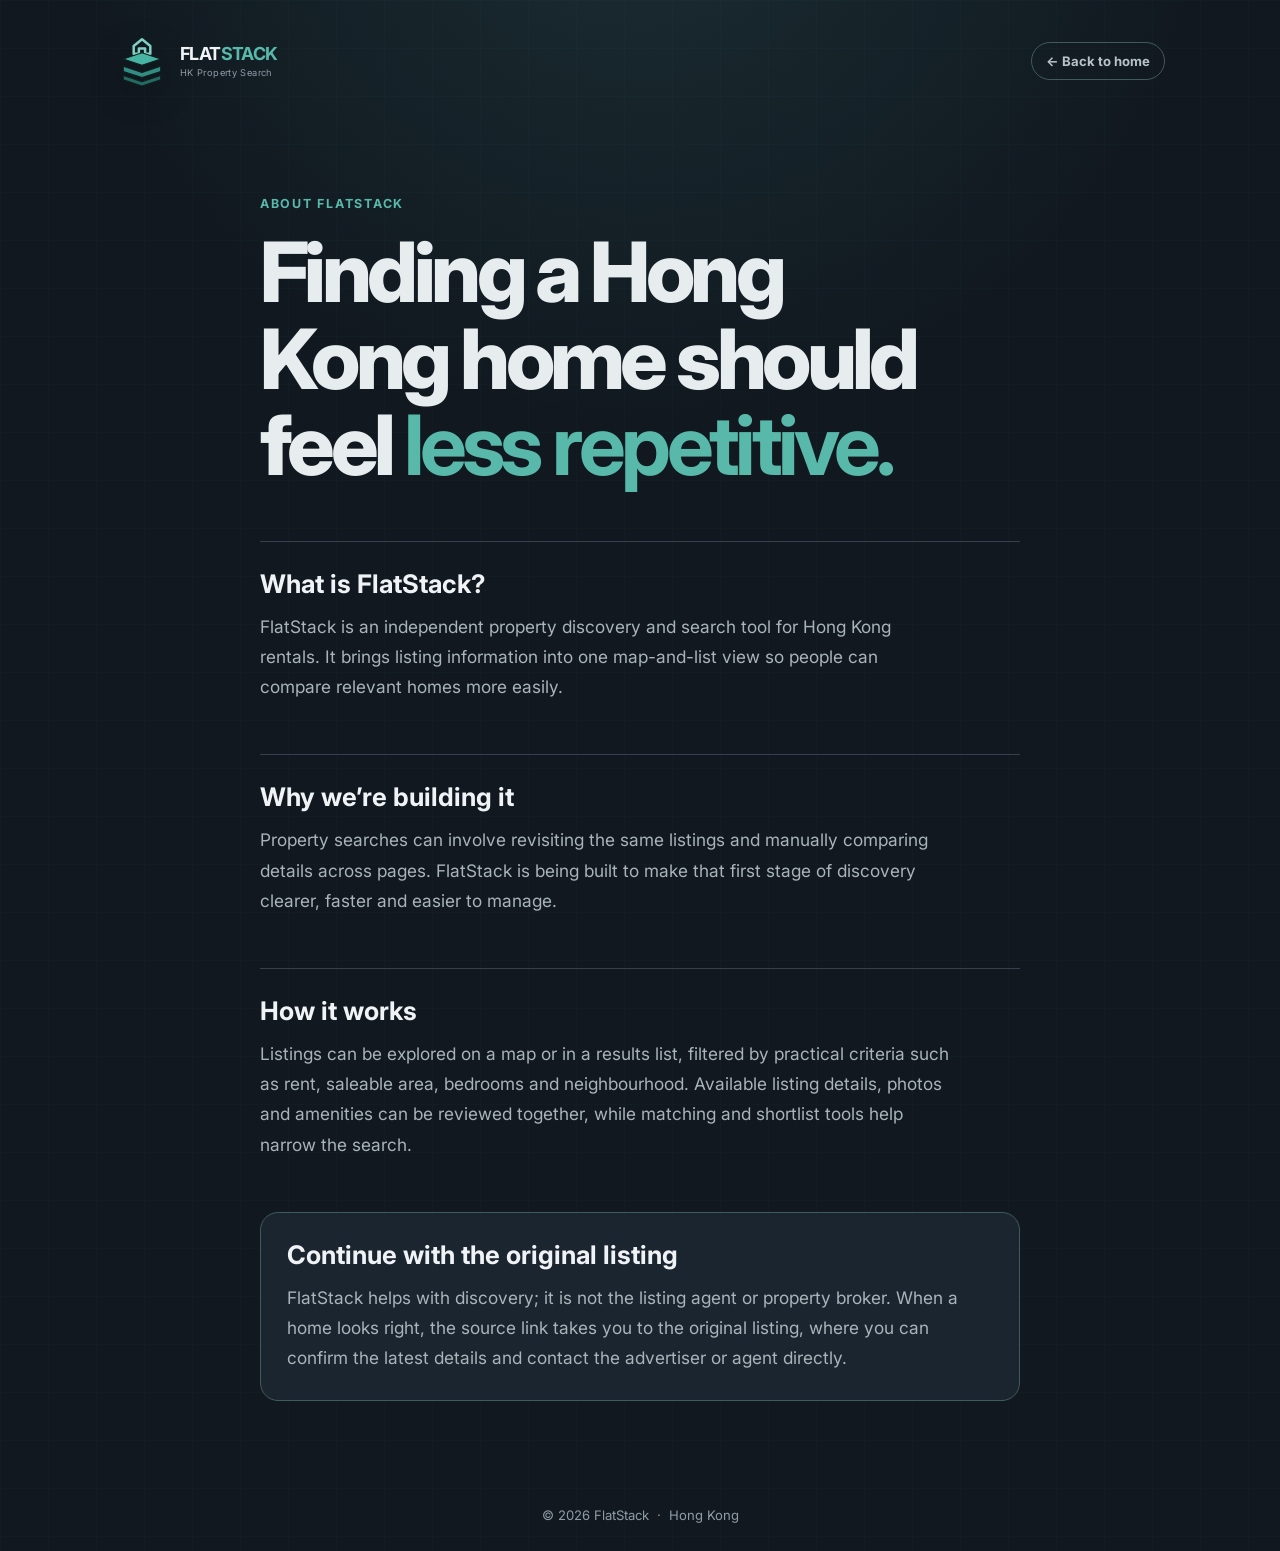
==== about/index.html @ d842ebe6 "Add FlatStack about page" ====
<!doctype html>
<html lang="en-HK">
<head>
  <meta charset="utf-8">
  <meta name="viewport" content="width=device-width, initial-scale=1">

  <title>About FlatStack | Hong Kong Property Search</title>
  <meta name="description" content="Learn how FlatStack helps people discover relevant Hong Kong rental listings and continue to the original listing or agent.">
  <meta name="robots" content="index,follow,max-image-preview:large">
  <meta name="theme-color" content="#111820">

  <link rel="canonical" href="https://flatstack.hk/about/">
  <link rel="icon" href="/assets/favicon.svg" type="image/svg+xml">
  <link rel="manifest" href="/site.webmanifest">

  <meta property="og:type" content="website">
  <meta property="og:site_name" content="FlatStack">
  <meta property="og:title" content="About FlatStack | Hong Kong Property Search">
  <meta property="og:description" content="An independent property discovery tool for finding relevant Hong Kong rental listings.">
  <meta property="og:url" content="https://flatstack.hk/about/">

  <meta name="twitter:card" content="summary">
  <meta name="twitter:title" content="About FlatStack | Hong Kong Property Search">
  <meta name="twitter:description" content="An independent property discovery tool for Hong Kong rental listings.">

  <link rel="preconnect" href="https://fonts.googleapis.com">
  <link rel="preconnect" href="https://fonts.gstatic.com" crossorigin>
  <link href="https://fonts.googleapis.com/css2?family=Inter:wght@400;500;600;700;800&amp;display=swap" rel="stylesheet">
  <link rel="stylesheet" href="/styles.css">
</head>
<body class="about-page">
  <main class="about-shell">
    <header class="about-header">
      <a class="mini-lockup" href="/" aria-label="FlatStack home">
        <svg class="brand-mark" viewBox="0 0 52 52" aria-hidden="true">
          <path class="logo-house" d="M18 19V11.5L26 5l8 6.5V19h-5v-5h-6v5z"></path>
          <path class="logo-layer logo-layer-top" d="M8 24l18-6 18 6-18 6z"></path>
          <path class="logo-layer logo-layer-middle" d="M8 31l18 6 18-6v5l-18 6-18-6z"></path>
          <path class="logo-layer logo-layer-bottom" d="M8 40l18 6 18-6v4l-18 6-18-6z"></path>
        </svg>
        <span><b>Flat</b><strong>Stack</strong><small>HK Property Search</small></span>
      </a>
      <a class="back-link" href="/">← Back to home</a>
    </header>

    <article class="about-content">
      <p class="eyebrow">About FlatStack</p>
      <h1>Finding a Hong Kong home should feel <b>less repetitive.</b></h1>

      <section>
        <h2>What is FlatStack?</h2>
        <p>FlatStack is an independent property discovery and search tool for Hong Kong rentals. It brings listing information into one map-and-list view so people can compare relevant homes more easily.</p>
      </section>

      <section>
        <h2>Why we’re building it</h2>
        <p>Property searches can involve revisiting the same listings and manually comparing details across pages. FlatStack is being built to make that first stage of discovery clearer, faster and easier to manage.</p>
      </section>

      <section>
        <h2>How it works</h2>
        <p>Listings can be explored on a map or in a results list, filtered by practical criteria such as rent, saleable area, bedrooms and neighbourhood. Available listing details, photos and amenities can be reviewed together, while matching and shortlist tools help narrow the search.</p>
      </section>

      <section class="source-note">
        <h2>Continue with the original listing</h2>
        <p>FlatStack helps with discovery; it is not the listing agent or property broker. When a home looks right, the source link takes you to the original listing, where you can confirm the latest details and contact the advertiser or agent directly.</p>
      </section>
    </article>

    <footer>
      <span>© <span id="year">2026</span> FlatStack</span>
      <span class="divider" aria-hidden="true">·</span>
      <span>Hong Kong</span>
    </footer>
  </main>

  <script>
    document.getElementById("year").textContent = new Date().getFullYear();
  </script>
</body>
</html>
---- styles.css ----
* {
  box-sizing: border-box;
}

:root {
  --background: #111820;
  --surface: rgba(23, 33, 42, 0.88);
  --text: #e7ecef;
  --muted: #8e9ca6;
  --border: #34414c;
  --accent: #58b9aa;
  --accent-bright: #80d0c3;
  --accent-soft: rgba(88, 185, 170, 0.12);
  --shadow: 0 28px 90px rgba(0, 0, 0, 0.34);
}

html {
  min-height: 100%;
  background: var(--background);
}

body {
  margin: 0;
  min-height: 100vh;
  font-family: "Inter", -apple-system, BlinkMacSystemFont, "Segoe UI", sans-serif;
  color: var(--text);
  background:
    radial-gradient(circle at 50% 0%, rgba(88, 185, 170, 0.13), transparent 38rem),
    var(--background);
  overflow-x: hidden;
}

.skyline {
  position: absolute;
  z-index: 1;
  inset: 18px;
  pointer-events: none;
  opacity: 0.54;
  overflow: hidden;
  border-radius: 38px;
  -webkit-mask-image: linear-gradient(to bottom, transparent 4%, #000 25%, #000 100%);
  mask-image: linear-gradient(to bottom, transparent 4%, #000 25%, #000 100%);
}

.skyline svg {
  width: 100%;
  height: 100%;
  display: block;
  fill: none;
}

.skyline-strokes path {
  stroke: #318d82;
  stroke-width: 2;
  stroke-linecap: round;
  stroke-linejoin: round;
  vector-effect: non-scaling-stroke;
}

.skyline-strokes .tower-detail,
.skyline-strokes .junk-boat,
.skyline-strokes .ifc,
.skyline-strokes .wheel {
  stroke: var(--accent-bright);
  stroke-width: 1.5;
}

.skyline-strokes .harbour,
.skyline-strokes .hills,
.skyline-strokes .clouds {
  stroke: #236a63;
  stroke-width: 1.25;
}

.skyline-strokes .windows { stroke-width: 1; }
.skyline-strokes .stars { stroke-width: 4; }

.page-shell {
  position: relative;
  z-index: 2;
  width: calc(100% - 56px);
  min-height: calc(100vh - 56px);
  margin: 28px;
  display: flex;
  flex-direction: column;
  justify-content: center;
  padding: clamp(36px, 6vh, 74px) 24px 28px;
  overflow: hidden;
  border: 1px solid rgba(142, 156, 166, 0.46);
  border-radius: 38px;
  background: radial-gradient(circle at 50% 44%, rgba(17, 35, 42, 0.2), rgba(7, 20, 27, 0.1) 48%, rgba(5, 16, 22, 0.54));
  box-shadow: inset 0 0 80px rgba(0, 0, 0, 0.18), var(--shadow);
}

.hero {
  position: relative;
  z-index: 2;
  width: min(780px, 100%);
  margin: auto;
  text-align: center;
  padding: 0 clamp(16px, 4vw, 56px);
}

.brand-lockup {
  width: fit-content;
  margin: 0 auto clamp(32px, 5vh, 54px);
  display: flex;
  align-items: center;
  gap: 16px;
  text-align: left;
}

.brand-mark svg {
  display: block;
}

.brand-mark {
  width: 72px;
  height: 72px;
  flex: none;
  filter: drop-shadow(0 7px 16px rgba(0, 0, 0, 0.25));
}

.brand-copy {
  display: grid;
  gap: 3px;
}

.brand-copy strong {
  font-size: clamp(1.45rem, 3vw, 2.15rem);
  line-height: 1;
  letter-spacing: -0.035em;
  text-transform: uppercase;
}

.brand-copy strong span { color: #f1f4f6; }
.brand-copy strong b { color: var(--accent); }

.brand-copy small {
  color: #a5afb6;
  font-size: clamp(0.72rem, 1.5vw, 0.95rem);
  letter-spacing: 0.025em;
}

.logo-house {
  fill: none;
  stroke: #80d0c3;
  stroke-width: 2.4;
  stroke-linejoin: round;
}

.logo-layer {
  stroke: #10201f;
  stroke-width: 1;
  stroke-linejoin: round;
}

.logo-layer-top { fill: #47b3a4; }
.logo-layer-middle { fill: #318d82; }
.logo-layer-bottom { fill: #236a63; }

.eyebrow {
  margin: 0 0 28px;
  font-size: 0.78rem;
  font-weight: 700;
  letter-spacing: 0.14em;
  text-transform: uppercase;
  color: var(--accent);
}

h1 {
  margin: 0;
  font-size: clamp(2.7rem, 6vw, 5.2rem);
  line-height: 1.04;
  letter-spacing: -0.055em;
  font-weight: 800;
}

h1 span,
h1 b { display: block; }
h1 span { color: #f1f4f6; }
h1 b { color: var(--accent); }

.hero-actions {
  margin-top: 38px;
  display: grid;
  justify-items: center;
  gap: 14px;
}

.about-button {
  display: inline-flex;
  align-items: center;
  gap: 10px;
  padding: 12px 18px;
  border: 1px solid #58b9aa;
  border-radius: 999px;
  background: #28786f;
  color: #fff;
  font-size: 0.92rem;
  font-weight: 700;
  text-decoration: none;
  box-shadow: 0 10px 30px rgba(0, 0, 0, 0.2);
  transition: transform 160ms ease, background 160ms ease, border-color 160ms ease;
}

.about-button:hover {
  transform: translateY(-1px);
  border-color: #80d0c3;
  background: #318d82;
}

.about-button:focus-visible,
.back-link:focus-visible {
  outline: 3px solid rgba(128, 208, 195, 0.28);
  outline-offset: 3px;
}

.status-pill {
  display: inline-flex;
  align-items: center;
  gap: 9px;
  padding: 10px 14px;
  border: 1px solid var(--border);
  border-radius: 999px;
  background: rgba(32, 44, 53, 0.82);
  font-size: 0.9rem;
  font-weight: 600;
}

.status-dot {
  width: 8px;
  height: 8px;
  border-radius: 50%;
  background: var(--accent);
  box-shadow: 0 0 0 4px rgba(88, 185, 170, 0.14);
}

footer {
  position: relative;
  z-index: 2;
  display: flex;
  justify-content: center;
  align-items: center;
  gap: 8px;
  padding: 26px 0 0;
  font-size: 0.82rem;
  color: var(--muted);
}

@media (max-width: 600px) {
  .page-shell {
    width: calc(100% - 20px);
    min-height: calc(100vh - 20px);
    margin: 10px;
    padding: 34px 10px 20px;
    border-radius: 24px;
  }

  .hero {
    padding-inline: 22px;
  }

  .skyline {
    inset: 10px;
    opacity: 0.4;
    border-radius: 24px;
  }

  .skyline svg {
    width: 210%;
    transform: translateX(-27%);
  }

  .brand-lockup {
    margin-bottom: 34px;
    gap: 11px;
  }

  .brand-mark {
    width: 57px;
    height: 57px;
  }

  .eyebrow {
    margin-bottom: 20px;
    font-size: 0.67rem;
  }

  .hero-actions {
    margin-top: 30px;
  }

  footer {
    padding-bottom: 8px;
  }
}

@media (prefers-reduced-motion: no-preference) {
  .hero {
    animation: fade-up 650ms ease-out both;
  }

  .skyline-strokes path {
    stroke-dasharray: 1;
    stroke-dashoffset: 1;
    animation: draw-skyline 2.8s cubic-bezier(0.65, 0, 0.35, 1) forwards;
  }

  .skyline-strokes .tower-detail { animation-delay: 180ms; }
  .skyline-strokes .harbour { animation-delay: 280ms; }
  .skyline-strokes .junk-boat { animation-delay: 520ms; }
  .skyline-strokes .wheel { animation-delay: 600ms; }
  .skyline-strokes .clouds { animation-delay: 650ms; }

  @keyframes fade-up {
    from {
      opacity: 0;
      transform: translateY(10px);
    }
    to {
      opacity: 1;
      transform: translateY(0);
    }
  }

  @keyframes draw-skyline {
    to { stroke-dashoffset: 0; }
  }
}

.about-page {
  min-height: 100vh;
  background:
    linear-gradient(rgba(49, 141, 130, 0.035) 1px, transparent 1px),
    linear-gradient(90deg, rgba(49, 141, 130, 0.035) 1px, transparent 1px),
    radial-gradient(circle at 50% -10%, rgba(88, 185, 170, 0.14), transparent 36rem),
    #111820;
  background-size: 48px 48px, 48px 48px, auto, auto;
}

.about-shell {
  width: min(1050px, calc(100% - 40px));
  min-height: 100vh;
  margin: 0 auto;
  padding: 34px 0 28px;
}

.about-header {
  display: flex;
  align-items: center;
  justify-content: space-between;
  gap: 24px;
}

.mini-lockup {
  display: flex;
  align-items: center;
  gap: 11px;
  color: inherit;
  text-decoration: none;
}

.mini-lockup .brand-mark {
  width: 54px;
  height: 54px;
}

.mini-lockup > span {
  display: grid;
  grid-template-columns: auto auto;
  line-height: 1;
  text-transform: uppercase;
}

.mini-lockup b,
.mini-lockup strong {
  font-size: 1.12rem;
  letter-spacing: -0.035em;
}

.mini-lockup b { color: #f1f4f6; }
.mini-lockup strong { color: var(--accent); }

.mini-lockup small {
  grid-column: 1 / -1;
  margin-top: 5px;
  color: #8e9ca6;
  font-size: 0.58rem;
  letter-spacing: 0.04em;
  text-transform: none;
}

.back-link {
  padding: 10px 14px;
  border: 1px solid #3f5b5a;
  border-radius: 999px;
  color: #b8c2c9;
  font-size: 0.82rem;
  font-weight: 700;
  text-decoration: none;
  transition: border-color 160ms ease, color 160ms ease;
}

.back-link:hover {
  border-color: #62b9ad;
  color: #fff;
}

.about-content {
  width: min(760px, 100%);
  margin: clamp(70px, 12vh, 124px) auto 80px;
}

.about-content > .eyebrow { margin-bottom: 18px; }

.about-content > h1 {
  max-width: 720px;
  font-size: clamp(2.65rem, 7vw, 5.2rem);
}

.about-content > h1 b { display: inline; }

.about-content section {
  margin-top: 52px;
  padding-top: 26px;
  border-top: 1px solid #34414c;
}

.about-content h2 {
  margin: 0 0 13px;
  color: #f0f3f5;
  font-size: clamp(1.2rem, 2.5vw, 1.6rem);
}

.about-content section p {
  max-width: 690px;
  margin: 0;
  color: #a9b4ba;
  font-size: clamp(1rem, 2vw, 1.08rem);
  line-height: 1.75;
}

.about-content .source-note {
  padding: 26px;
  border: 1px solid #3f5b5a;
  border-radius: 18px;
  background: rgba(32, 44, 53, 0.7);
}

@media (max-width: 600px) {
  .about-shell {
    width: min(100% - 28px, 1050px);
    padding-top: 20px;
  }

  .about-header {
    align-items: flex-start;
  }

  .mini-lockup .brand-mark {
    width: 46px;
    height: 46px;
  }

  .mini-lockup b,
  .mini-lockup strong { font-size: 0.96rem; }

  .back-link {
    padding: 9px 11px;
    font-size: 0.73rem;
  }

  .about-content {
    margin: 72px auto 58px;
  }

  .about-content section { margin-top: 40px; }
  .about-content .source-note { padding: 21px; }
}
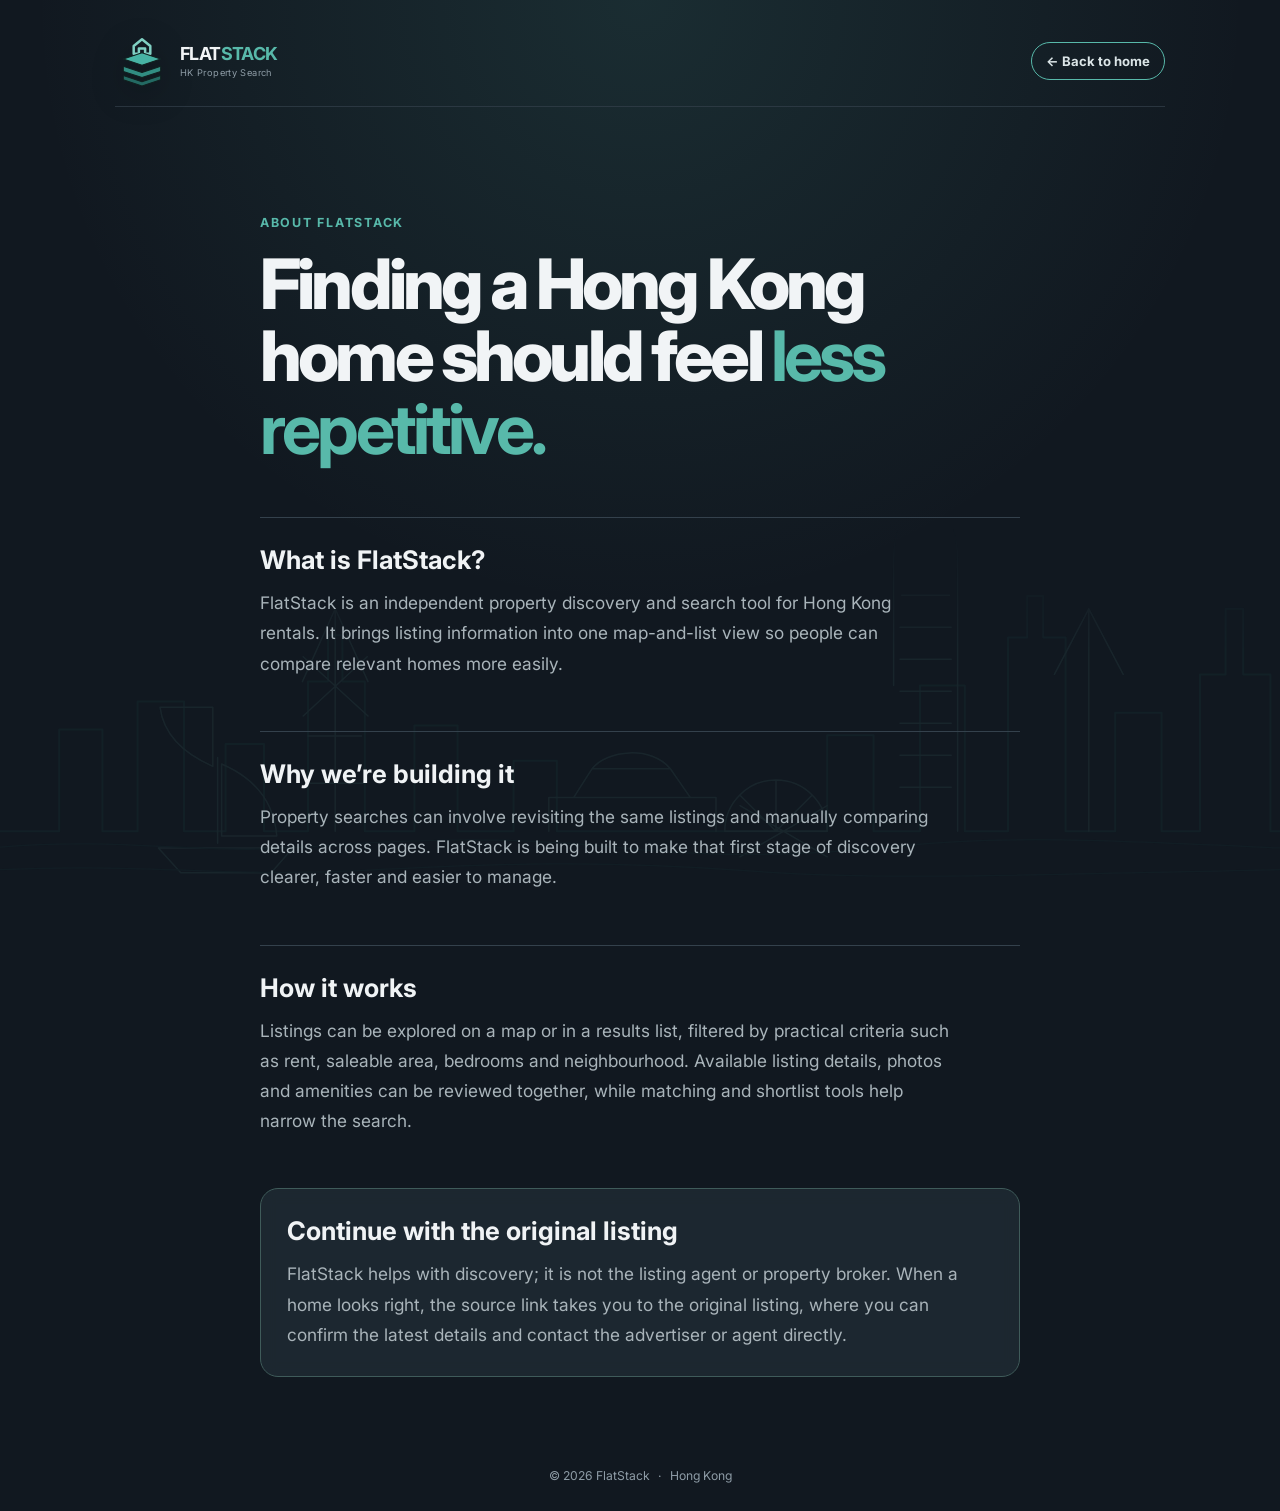
==== commit db961cc4: "Unify public site visual language" ====
--- a/about/index.html
+++ b/about/index.html
@@ -29,6 +29,19 @@
   <link rel="stylesheet" href="/styles.css">
 </head>
 <body class="about-page">
+  <div class="about-skyline" aria-hidden="true">
+    <svg viewBox="0 0 1600 560" preserveAspectRatio="xMidYMax slice">
+      <g class="skyline-strokes">
+        <path pathLength="1" class="buildings" d="M0 474h74V347h54v127h44V312h58v162h52V365h48v109h55V287h25v-58h18v58h28v187h62V342h54v132h70V386h54v88h338V354h58v120h58V292h56v182h54V232h24v-52h20v52h28v242h62V326h58v148h48V278h32v-82h22v82h34v196h70" />
+        <path pathLength="1" class="tower-detail" d="M378 287l41-91 41 91m-81 43 80-74m-80 0 81 74m-41-134v278m-34-119h67m-69 59h71M1318 278l43-82 43 82m-43-82v278" />
+        <path pathLength="1" class="ifc" d="M1117 292V136c0-44 17-75 40-75s40 31 40 75v338m-70-295h60m-62 40h64m-64 40h64m-64 40h64m-64 40h64m-64 40h64m-64 40h64" />
+        <path pathLength="1" class="convention-centre" d="M686 474v-42h31l23-36h98l25 36h32v42m-178-42h146m-123-36c19-24 74-29 98 0" />
+        <path pathLength="1" class="wheel" d="M906 474a64 64 0 1 1 128 0m-64-64v64m-45-45 45 45m45-45-45 45m-64 0h128m-109-32 109 64m-109 0 109-64" />
+        <path pathLength="1" class="junk-boat" d="M198 495h168l-27 31H226zm74-6V382m5 8c47 20 66 54 69 90h-69zm-11 3c-41-18-62-43-66-74h66z" />
+        <path pathLength="1" class="harbour" d="M0 494c156-13 249 10 380 0s254-14 386 0 238 11 364-2 253-7 470 3M0 522c194-8 288 10 456 1s300-13 471 0 328 6 673-1" />
+      </g>
+    </svg>
+  </div>
   <main class="about-shell">
     <header class="about-header">
       <a class="mini-lockup" href="/" aria-label="FlatStack home">
--- a/styles.css
+++ b/styles.css
@@ -19,6 +19,14 @@
   background: var(--background);
 }
 
+html.home-page-root {
+  width: 100%;
+  height: 100%;
+  min-height: 0;
+  overflow: hidden;
+  overscroll-behavior: none;
+}
+
 body {
   margin: 0;
   min-height: 100vh;
@@ -30,16 +38,26 @@
   overflow-x: hidden;
 }
 
+body.home-page {
+  position: fixed;
+  inset: 0;
+  width: 100%;
+  height: 100%;
+  min-height: 0;
+  overflow: hidden;
+  overscroll-behavior: none;
+}
+
 .skyline {
-  position: absolute;
+  position: fixed;
   z-index: 1;
-  inset: 18px;
+  inset: auto 0 0;
+  height: clamp(9rem, 30dvh, 23rem);
   pointer-events: none;
-  opacity: 0.54;
+  opacity: 0.21;
   overflow: hidden;
-  border-radius: 38px;
-  -webkit-mask-image: linear-gradient(to bottom, transparent 4%, #000 25%, #000 100%);
-  mask-image: linear-gradient(to bottom, transparent 4%, #000 25%, #000 100%);
+  -webkit-mask-image: linear-gradient(to bottom, transparent 0%, #000 38%, #000 100%);
+  mask-image: linear-gradient(to bottom, transparent 0%, #000 38%, #000 100%);
 }
 
 .skyline svg {
@@ -60,7 +78,10 @@
 .skyline-strokes .tower-detail,
 .skyline-strokes .junk-boat,
 .skyline-strokes .ifc,
-.skyline-strokes .wheel {
+.skyline-strokes .wheel,
+.skyline-strokes .convention-centre,
+.skyline-strokes .clock-tower,
+.skyline-strokes .icc {
   stroke: var(--accent-bright);
   stroke-width: 1.5;
 }
@@ -74,39 +95,43 @@
 
 .skyline-strokes .windows { stroke-width: 1; }
 .skyline-strokes .stars { stroke-width: 4; }
+.skyline-strokes .hills,
+.skyline-strokes .clouds,
+.skyline-strokes .stars,
+.skyline-strokes .windows { display: none; }
 
 .page-shell {
-  position: relative;
+  position: fixed;
   z-index: 2;
-  width: calc(100% - 56px);
-  min-height: calc(100vh - 56px);
-  margin: 28px;
-  display: flex;
-  flex-direction: column;
-  justify-content: center;
-  padding: clamp(36px, 6vh, 74px) 24px 28px;
+  inset: 0;
+  width: auto;
+  height: auto;
+  min-height: 0;
+  margin: 0;
+  display: grid;
+  grid-template-rows: minmax(0, 1fr) auto;
+  padding: clamp(0.75rem, 2.8dvh, 2rem) clamp(0.8rem, 3vw, 2rem) clamp(0.65rem, 2dvh, 1.25rem);
   overflow: hidden;
-  border: 1px solid rgba(142, 156, 166, 0.46);
-  border-radius: 38px;
-  background: radial-gradient(circle at 50% 44%, rgba(17, 35, 42, 0.2), rgba(7, 20, 27, 0.1) 48%, rgba(5, 16, 22, 0.54));
-  box-shadow: inset 0 0 80px rgba(0, 0, 0, 0.18), var(--shadow);
+  background: radial-gradient(circle at 50% 42%, rgba(24, 52, 57, 0.22), transparent 27rem);
 }
 
 .hero {
   position: relative;
   z-index: 2;
-  width: min(780px, 100%);
-  margin: auto;
+  width: min(680px, 100%);
+  align-self: center;
+  justify-self: center;
+  margin: 0;
   text-align: center;
-  padding: 0 clamp(16px, 4vw, 56px);
+  padding: 0 clamp(0.4rem, 3vw, 2.5rem) clamp(3.5rem, 12dvh, 7rem);
 }
 
 .brand-lockup {
   width: fit-content;
-  margin: 0 auto clamp(32px, 5vh, 54px);
+  margin: 0 auto clamp(1.1rem, 3.5dvh, 2rem);
   display: flex;
   align-items: center;
-  gap: 16px;
+  gap: clamp(0.65rem, 1.6vw, 1rem);
   text-align: left;
 }
 
@@ -115,8 +140,8 @@
 }
 
 .brand-mark {
-  width: 72px;
-  height: 72px;
+  width: clamp(3.75rem, min(7.2vw, 11dvh), 5.25rem);
+  height: clamp(3.75rem, min(7.2vw, 11dvh), 5.25rem);
   flex: none;
   filter: drop-shadow(0 7px 16px rgba(0, 0, 0, 0.25));
 }
@@ -127,7 +152,7 @@
 }
 
 .brand-copy strong {
-  font-size: clamp(1.45rem, 3vw, 2.15rem);
+  font-size: clamp(1.35rem, min(2.7vw, 4dvh), 2rem);
   line-height: 1;
   letter-spacing: -0.035em;
   text-transform: uppercase;
@@ -138,7 +163,7 @@
 
 .brand-copy small {
   color: #a5afb6;
-  font-size: clamp(0.72rem, 1.5vw, 0.95rem);
+  font-size: clamp(0.62rem, min(1.05vw, 1.7dvh), 0.78rem);
   letter-spacing: 0.025em;
 }
 
@@ -168,36 +193,32 @@
   color: var(--accent);
 }
 
-h1 {
+.hero h1 {
   margin: 0;
-  font-size: clamp(2.7rem, 6vw, 5.2rem);
-  line-height: 1.04;
-  letter-spacing: -0.055em;
-  font-weight: 800;
-}
-
-h1 span,
-h1 b { display: block; }
-h1 span { color: #f1f4f6; }
-h1 b { color: var(--accent); }
+  color: #dfe6e9;
+  font-size: clamp(0.92rem, min(1.55vw, 2.35dvh), 1.12rem);
+  line-height: 1.4;
+  letter-spacing: -0.025em;
+  font-weight: 600;
+}
 
 .hero-actions {
-  margin-top: 38px;
+  margin-top: clamp(1.25rem, 3.5dvh, 2rem);
   display: grid;
   justify-items: center;
-  gap: 14px;
+  gap: clamp(0.55rem, 1.5dvh, 0.8rem);
 }
 
 .about-button {
   display: inline-flex;
   align-items: center;
   gap: 10px;
-  padding: 12px 18px;
+  padding: clamp(0.62rem, 1.45dvh, 0.75rem) clamp(0.9rem, 2vw, 1.15rem);
   border: 1px solid #58b9aa;
   border-radius: 999px;
   background: #28786f;
   color: #fff;
-  font-size: 0.92rem;
+  font-size: clamp(0.78rem, min(1.15vw, 1.75dvh), 0.9rem);
   font-weight: 700;
   text-decoration: none;
   box-shadow: 0 10px 30px rgba(0, 0, 0, 0.2);
@@ -219,18 +240,18 @@
 .status-pill {
   display: inline-flex;
   align-items: center;
-  gap: 9px;
-  padding: 10px 14px;
+  gap: 0.55rem;
+  padding: clamp(0.5rem, 1.2dvh, 0.62rem) clamp(0.75rem, 1.6vw, 0.9rem);
   border: 1px solid var(--border);
   border-radius: 999px;
   background: rgba(32, 44, 53, 0.82);
-  font-size: 0.9rem;
+  font-size: clamp(0.74rem, min(1.08vw, 1.65dvh), 0.86rem);
   font-weight: 600;
 }
 
 .status-dot {
-  width: 8px;
-  height: 8px;
+  width: 0.5rem;
+  height: 0.5rem;
   border-radius: 50%;
   background: var(--accent);
   box-shadow: 0 0 0 4px rgba(88, 185, 170, 0.14);
@@ -242,58 +263,51 @@
   display: flex;
   justify-content: center;
   align-items: center;
-  gap: 8px;
-  padding: 26px 0 0;
-  font-size: 0.82rem;
+  gap: 0.5rem;
+  padding: clamp(0.4rem, 1.2dvh, 0.75rem) 0 0;
+  font-size: clamp(0.68rem, min(0.95vw, 1.45dvh), 0.8rem);
   color: var(--muted);
 }
 
-@media (max-width: 600px) {
+@media (max-width: 40rem) {
   .page-shell {
-    width: calc(100% - 20px);
-    min-height: calc(100vh - 20px);
-    margin: 10px;
-    padding: 34px 10px 20px;
-    border-radius: 24px;
+    padding: clamp(0.65rem, 2.2dvh, 1.1rem) clamp(0.65rem, 3vw, 1rem);
   }
 
   .hero {
-    padding-inline: 22px;
+    padding-inline: clamp(0.35rem, 3vw, 1.15rem);
+    padding-bottom: clamp(3rem, 10dvh, 5rem);
   }
 
   .skyline {
-    inset: 10px;
-    opacity: 0.4;
-    border-radius: 24px;
+    height: clamp(8rem, 25dvh, 13rem);
+    opacity: 0.17;
   }
 
   .skyline svg {
-    width: 210%;
-    transform: translateX(-27%);
-  }
-
-  .brand-lockup {
-    margin-bottom: 34px;
-    gap: 11px;
-  }
-
-  .brand-mark {
-    width: 57px;
-    height: 57px;
-  }
-
-  .eyebrow {
-    margin-bottom: 20px;
-    font-size: 0.67rem;
-  }
-
-  .hero-actions {
-    margin-top: 30px;
-  }
-
-  footer {
-    padding-bottom: 8px;
-  }
+    width: 190%;
+    transform: translateX(-24%);
+  }
+
+  .skyline-strokes .wheel,
+  .skyline-strokes .windows,
+  .skyline-strokes .clouds,
+  .skyline-strokes .stars { display: none; }
+}
+
+@media (max-height: 40rem) {
+  .page-shell { padding-block: clamp(0.4rem, 1.5dvh, 0.75rem); }
+  .hero { padding-bottom: clamp(2rem, 8dvh, 3rem); }
+  .brand-lockup { margin-bottom: clamp(0.65rem, 2.2dvh, 1rem); }
+  .brand-mark { width: clamp(3.1rem, 9dvh, 3.75rem); height: clamp(3.1rem, 9dvh, 3.75rem); }
+  .brand-copy strong { font-size: clamp(1.15rem, 3.5dvh, 1.4rem); }
+  .brand-copy small { font-size: clamp(0.55rem, 1.6dvh, 0.64rem); }
+  .hero h1 { font-size: clamp(0.82rem, 2.4dvh, 0.95rem); }
+  .hero-actions { margin-top: clamp(0.7rem, 2.5dvh, 1.1rem); gap: clamp(0.4rem, 1.3dvh, 0.6rem); }
+  .about-button { padding: clamp(0.45rem, 1.4dvh, 0.58rem) 0.8rem; font-size: clamp(0.7rem, 2dvh, 0.8rem); }
+  .status-pill { padding: clamp(0.38rem, 1.2dvh, 0.5rem) 0.7rem; font-size: clamp(0.67rem, 1.9dvh, 0.76rem); }
+  footer { padding-top: 0.35rem; font-size: clamp(0.62rem, 1.8dvh, 0.7rem); }
+  .skyline { height: clamp(7rem, 25dvh, 10rem); opacity: 0.15; }
 }
 
 @media (prefers-reduced-motion: no-preference) {
@@ -332,14 +346,32 @@
 .about-page {
   min-height: 100vh;
   background:
-    linear-gradient(rgba(49, 141, 130, 0.035) 1px, transparent 1px),
-    linear-gradient(90deg, rgba(49, 141, 130, 0.035) 1px, transparent 1px),
-    radial-gradient(circle at 50% -10%, rgba(88, 185, 170, 0.14), transparent 36rem),
+    radial-gradient(circle at 50% 0%, rgba(88, 185, 170, 0.13), transparent 38rem),
     #111820;
-  background-size: 48px 48px, 48px 48px, auto, auto;
+}
+
+.about-skyline {
+  position: fixed;
+  z-index: 0;
+  inset: auto 0 0;
+  height: clamp(12rem, 42vh, 30rem);
+  overflow: hidden;
+  opacity: 0.07;
+  pointer-events: none;
+  -webkit-mask-image: linear-gradient(to bottom, transparent 0%, #000 35%, #000 100%);
+  mask-image: linear-gradient(to bottom, transparent 0%, #000 35%, #000 100%);
+}
+
+.about-skyline svg {
+  width: 100%;
+  height: 100%;
+  display: block;
+  fill: none;
 }
 
 .about-shell {
+  position: relative;
+  z-index: 1;
   width: min(1050px, calc(100% - 40px));
   min-height: 100vh;
   margin: 0 auto;
@@ -351,6 +383,8 @@
   align-items: center;
   justify-content: space-between;
   gap: 24px;
+  padding-bottom: clamp(0.75rem, 2vh, 1.25rem);
+  border-bottom: 1px solid rgba(52, 65, 76, 0.72);
 }
 
 .mini-lockup {
@@ -393,9 +427,9 @@
 
 .back-link {
   padding: 10px 14px;
-  border: 1px solid #3f5b5a;
+  border: 1px solid #58b9aa;
   border-radius: 999px;
-  color: #b8c2c9;
+  color: #dbe5e7;
   font-size: 0.82rem;
   font-weight: 700;
   text-decoration: none;
@@ -403,7 +437,8 @@
 }
 
 .back-link:hover {
-  border-color: #62b9ad;
+  border-color: #80d0c3;
+  background: rgba(49, 141, 130, 0.18);
   color: #fff;
 }
 
@@ -416,10 +451,18 @@
 
 .about-content > h1 {
   max-width: 720px;
-  font-size: clamp(2.65rem, 7vw, 5.2rem);
-}
-
-.about-content > h1 b { display: inline; }
+  margin: 0;
+  color: #f1f4f6;
+  font-size: clamp(2.35rem, 6vw, 4.35rem);
+  line-height: 1.04;
+  letter-spacing: -0.055em;
+  font-weight: 800;
+}
+
+.about-content > h1 b {
+  display: inline;
+  color: var(--accent);
+}
 
 .about-content section {
   margin-top: 52px;
@@ -445,7 +488,8 @@
   padding: 26px;
   border: 1px solid #3f5b5a;
   border-radius: 18px;
-  background: rgba(32, 44, 53, 0.7);
+  background: rgba(32, 44, 53, 0.78);
+  backdrop-filter: blur(0.5rem);
 }
 
 @media (max-width: 600px) {
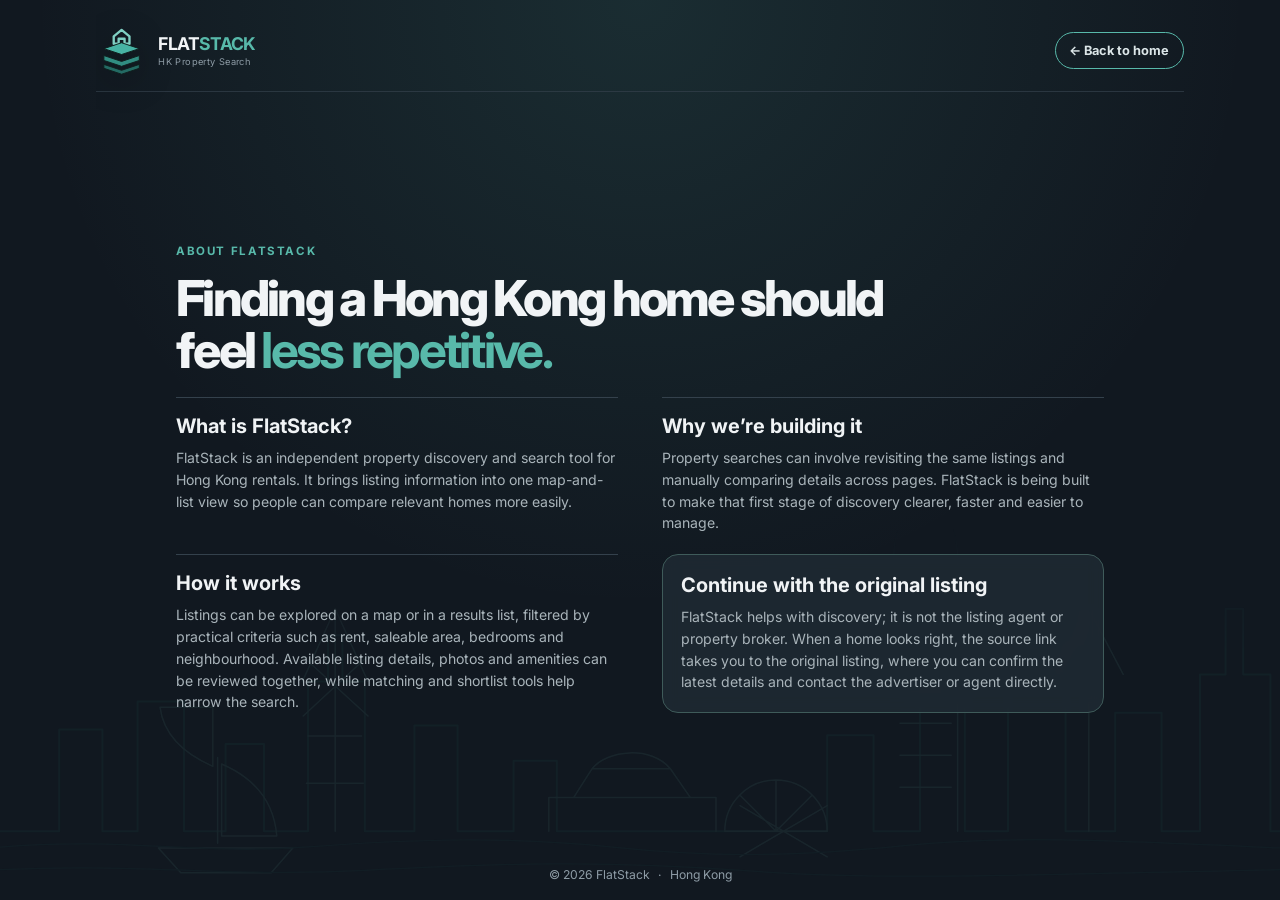
==== commit 69428aab: "Make about page fit the viewport" ====
--- a/about/index.html
+++ b/about/index.html
@@ -1,5 +1,5 @@
 <!doctype html>
-<html lang="en-HK">
+<html class="about-page-root" lang="en-HK">
 <head>
   <meta charset="utf-8">
   <meta name="viewport" content="width=device-width, initial-scale=1">
--- a/styles.css
+++ b/styles.css
@@ -344,10 +344,24 @@
 }
 
 .about-page {
-  min-height: 100vh;
+  position: fixed;
+  inset: 0;
+  width: 100%;
+  height: 100%;
+  min-height: 0;
+  overflow: hidden;
+  overscroll-behavior: none;
   background:
     radial-gradient(circle at 50% 0%, rgba(88, 185, 170, 0.13), transparent 38rem),
     #111820;
+}
+
+html.about-page-root {
+  width: 100%;
+  height: 100%;
+  min-height: 0;
+  overflow: hidden;
+  overscroll-behavior: none;
 }
 
 .about-skyline {
@@ -372,32 +386,36 @@
 .about-shell {
   position: relative;
   z-index: 1;
-  width: min(1050px, calc(100% - 40px));
-  min-height: 100vh;
+  width: min(68rem, calc(100% - clamp(1.5rem, 5vw, 4rem)));
+  height: 100dvh;
+  min-height: 0;
   margin: 0 auto;
-  padding: 34px 0 28px;
+  padding: clamp(0.8rem, 2.8dvh, 1.8rem) 0 clamp(0.65rem, 2dvh, 1.2rem);
+  display: grid;
+  grid-template-rows: auto minmax(0, 1fr) auto;
+  overflow: hidden;
 }
 
 .about-header {
   display: flex;
   align-items: center;
   justify-content: space-between;
-  gap: 24px;
-  padding-bottom: clamp(0.75rem, 2vh, 1.25rem);
+  gap: clamp(0.8rem, 2vw, 1.5rem);
+  padding-bottom: clamp(0.55rem, 1.6dvh, 1rem);
   border-bottom: 1px solid rgba(52, 65, 76, 0.72);
 }
 
 .mini-lockup {
   display: flex;
   align-items: center;
-  gap: 11px;
+  gap: clamp(0.5rem, 1vw, 0.7rem);
   color: inherit;
   text-decoration: none;
 }
 
 .mini-lockup .brand-mark {
-  width: 54px;
-  height: 54px;
+  width: clamp(2.6rem, min(4vw, 7dvh), 3.35rem);
+  height: clamp(2.6rem, min(4vw, 7dvh), 3.35rem);
 }
 
 .mini-lockup > span {
@@ -409,7 +427,7 @@
 
 .mini-lockup b,
 .mini-lockup strong {
-  font-size: 1.12rem;
+  font-size: clamp(0.9rem, min(1.5vw, 2.6dvh), 1.1rem);
   letter-spacing: -0.035em;
 }
 
@@ -418,19 +436,19 @@
 
 .mini-lockup small {
   grid-column: 1 / -1;
-  margin-top: 5px;
+  margin-top: 0.3rem;
   color: #8e9ca6;
-  font-size: 0.58rem;
+  font-size: clamp(0.5rem, min(0.75vw, 1.25dvh), 0.58rem);
   letter-spacing: 0.04em;
   text-transform: none;
 }
 
 .back-link {
-  padding: 10px 14px;
+  padding: clamp(0.45rem, 1.25dvh, 0.62rem) clamp(0.65rem, 1.4vw, 0.85rem);
   border: 1px solid #58b9aa;
   border-radius: 999px;
   color: #dbe5e7;
-  font-size: 0.82rem;
+  font-size: clamp(0.68rem, min(1vw, 1.6dvh), 0.8rem);
   font-weight: 700;
   text-decoration: none;
   transition: border-color 160ms ease, color 160ms ease;
@@ -443,18 +461,30 @@
 }
 
 .about-content {
-  width: min(760px, 100%);
-  margin: clamp(70px, 12vh, 124px) auto 80px;
-}
-
-.about-content > .eyebrow { margin-bottom: 18px; }
+  width: min(58rem, 100%);
+  min-height: 0;
+  margin: 0 auto;
+  padding: clamp(1rem, 3.4dvh, 2.25rem) 0 clamp(0.75rem, 2.4dvh, 1.5rem);
+  display: grid;
+  grid-template-columns: repeat(2, minmax(0, 1fr));
+  align-content: center;
+  gap: clamp(0.7rem, 2.2dvh, 1.35rem) clamp(1.1rem, 3.5vw, 2.75rem);
+  overflow: hidden;
+}
+
+.about-content > .eyebrow {
+  grid-column: 1 / -1;
+  margin: 0 0 clamp(-0.35rem, -0.7dvh, -0.15rem);
+  font-size: clamp(0.62rem, min(0.9vw, 1.45dvh), 0.76rem);
+}
 
 .about-content > h1 {
+  grid-column: 1 / -1;
   max-width: 720px;
   margin: 0;
   color: #f1f4f6;
-  font-size: clamp(2.35rem, 6vw, 4.35rem);
-  line-height: 1.04;
+  font-size: clamp(1.65rem, min(4.2vw, 5.5dvh), 3.25rem);
+  line-height: 1.06;
   letter-spacing: -0.055em;
   font-weight: 800;
 }
@@ -465,37 +495,37 @@
 }
 
 .about-content section {
-  margin-top: 52px;
-  padding-top: 26px;
+  margin: 0;
+  padding-top: clamp(0.7rem, 1.8dvh, 1.1rem);
   border-top: 1px solid #34414c;
 }
 
 .about-content h2 {
-  margin: 0 0 13px;
+  margin: 0 0 clamp(0.35rem, 1dvh, 0.65rem);
   color: #f0f3f5;
-  font-size: clamp(1.2rem, 2.5vw, 1.6rem);
+  font-size: clamp(0.95rem, min(1.65vw, 2.35dvh), 1.25rem);
 }
 
 .about-content section p {
   max-width: 690px;
   margin: 0;
   color: #a9b4ba;
-  font-size: clamp(1rem, 2vw, 1.08rem);
-  line-height: 1.75;
+  font-size: clamp(0.72rem, min(1.1vw, 1.65dvh), 0.92rem);
+  line-height: 1.55;
 }
 
 .about-content .source-note {
-  padding: 26px;
+  padding: clamp(0.75rem, 2dvh, 1.15rem);
   border: 1px solid #3f5b5a;
-  border-radius: 18px;
+  border-radius: 1rem;
   background: rgba(32, 44, 53, 0.78);
   backdrop-filter: blur(0.5rem);
 }
 
-@media (max-width: 600px) {
+@media (max-width: 40rem) {
   .about-shell {
-    width: min(100% - 28px, 1050px);
-    padding-top: 20px;
+    width: calc(100% - clamp(1rem, 5vw, 1.5rem));
+    padding-block: clamp(0.55rem, 1.8dvh, 0.9rem);
   }
 
   .about-header {
@@ -503,22 +533,61 @@
   }
 
   .mini-lockup .brand-mark {
-    width: 46px;
-    height: 46px;
+    width: clamp(2.25rem, 6.5dvh, 2.75rem);
+    height: clamp(2.25rem, 6.5dvh, 2.75rem);
   }
 
   .mini-lockup b,
-  .mini-lockup strong { font-size: 0.96rem; }
+  .mini-lockup strong { font-size: clamp(0.78rem, 2.1dvh, 0.92rem); }
 
   .back-link {
-    padding: 9px 11px;
-    font-size: 0.73rem;
+    padding: clamp(0.38rem, 1dvh, 0.5rem) 0.6rem;
+    font-size: clamp(0.62rem, 1.6dvh, 0.7rem);
   }
 
   .about-content {
-    margin: 72px auto 58px;
-  }
-
-  .about-content section { margin-top: 40px; }
-  .about-content .source-note { padding: 21px; }
-}
+    grid-template-columns: 1fr;
+    align-content: center;
+    gap: clamp(0.35rem, 1.15dvh, 0.65rem);
+    padding-block: clamp(0.55rem, 1.8dvh, 0.9rem);
+  }
+
+  .about-content > h1 {
+    font-size: clamp(1.35rem, min(7vw, 3.7dvh), 1.9rem);
+  }
+
+  .about-content section {
+    padding-top: clamp(0.4rem, 1.1dvh, 0.65rem);
+  }
+
+  .about-content h2 {
+    font-size: clamp(0.82rem, min(3.4vw, 2dvh), 1rem);
+  }
+
+  .about-content section p {
+    font-size: clamp(0.67rem, min(2.65vw, 1.55dvh), 0.78rem);
+    line-height: 1.42;
+  }
+
+  .about-content .source-note {
+    padding: clamp(0.55rem, 1.4dvh, 0.8rem);
+  }
+
+  .about-skyline {
+    height: clamp(9rem, 30vh, 15rem);
+    opacity: 0.05;
+  }
+}
+
+@media (max-height: 42rem) {
+  .about-shell { padding-block: 0.45rem; }
+  .about-header { padding-bottom: 0.4rem; }
+  .about-content { padding-block: 0.4rem; gap: clamp(0.3rem, 0.9dvh, 0.5rem); }
+  .about-content > .eyebrow { font-size: 0.58rem; }
+  .about-content > h1 { font-size: clamp(1.25rem, min(3.4vw, 4dvh), 1.85rem); }
+  .about-content section { padding-top: clamp(0.3rem, 0.8dvh, 0.45rem); }
+  .about-content h2 { margin-bottom: 0.25rem; font-size: clamp(0.78rem, min(1.4vw, 2.2dvh), 0.98rem); }
+  .about-content section p { font-size: clamp(0.62rem, min(0.95vw, 1.55dvh), 0.75rem); line-height: 1.38; }
+  .about-content .source-note { padding: clamp(0.45rem, 1.2dvh, 0.65rem); }
+  .about-shell footer { padding-top: 0.25rem; font-size: 0.62rem; }
+}
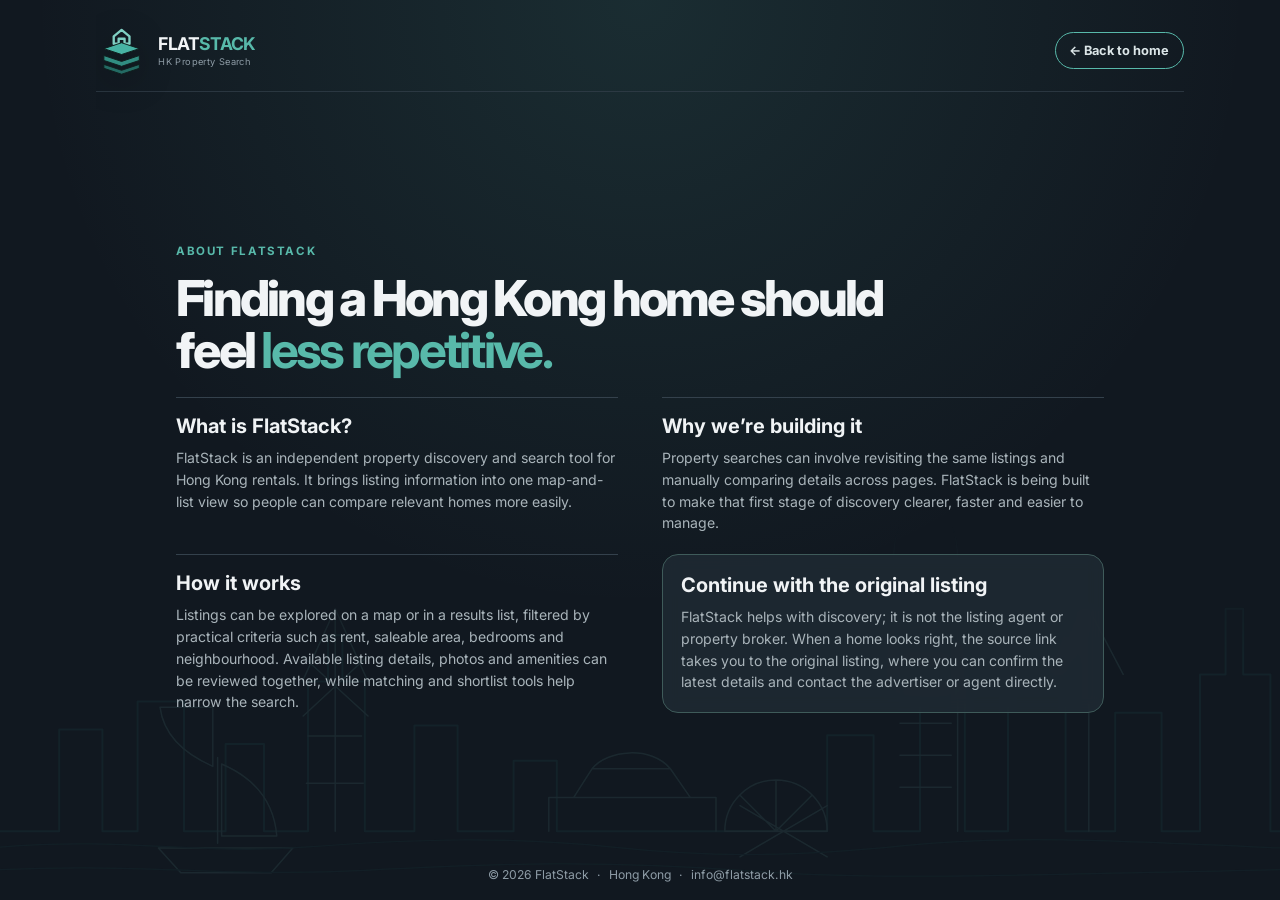
==== commit 100ce7a6: "Add contact email to site footer" ====
--- a/about/index.html
+++ b/about/index.html
@@ -85,6 +85,8 @@
       <span>© <span id="year">2026</span> FlatStack</span>
       <span class="divider" aria-hidden="true">·</span>
       <span>Hong Kong</span>
+      <span class="divider" aria-hidden="true">·</span>
+      <a href="mailto:info@flatstack.hk">info@flatstack.hk</a>
     </footer>
   </main>
 
--- a/styles.css
+++ b/styles.css
@@ -54,7 +54,7 @@
   inset: auto 0 0;
   height: clamp(9rem, 30dvh, 23rem);
   pointer-events: none;
-  opacity: 0.21;
+  opacity: 0.26;
   overflow: hidden;
   -webkit-mask-image: linear-gradient(to bottom, transparent 0%, #000 38%, #000 100%);
   mask-image: linear-gradient(to bottom, transparent 0%, #000 38%, #000 100%);
@@ -213,7 +213,7 @@
   display: inline-flex;
   align-items: center;
   gap: 10px;
-  padding: clamp(0.62rem, 1.45dvh, 0.75rem) clamp(0.9rem, 2vw, 1.15rem);
+  padding: clamp(0.51rem, 1.19dvh, 0.62rem) clamp(0.74rem, 1.64vw, 0.94rem);
   border: 1px solid #58b9aa;
   border-radius: 999px;
   background: #28786f;
@@ -269,6 +269,19 @@
   color: var(--muted);
 }
 
+footer a {
+  color: inherit;
+  text-decoration: none;
+  transition: color 160ms ease;
+}
+
+footer a:hover { color: var(--accent-bright); }
+
+footer a:focus-visible {
+  outline: 2px solid rgba(128, 208, 195, 0.32);
+  outline-offset: 3px;
+}
+
 @media (max-width: 40rem) {
   .page-shell {
     padding: clamp(0.65rem, 2.2dvh, 1.1rem) clamp(0.65rem, 3vw, 1rem);
@@ -281,7 +294,7 @@
 
   .skyline {
     height: clamp(8rem, 25dvh, 13rem);
-    opacity: 0.17;
+    opacity: 0.21;
   }
 
   .skyline svg {
@@ -304,10 +317,10 @@
   .brand-copy small { font-size: clamp(0.55rem, 1.6dvh, 0.64rem); }
   .hero h1 { font-size: clamp(0.82rem, 2.4dvh, 0.95rem); }
   .hero-actions { margin-top: clamp(0.7rem, 2.5dvh, 1.1rem); gap: clamp(0.4rem, 1.3dvh, 0.6rem); }
-  .about-button { padding: clamp(0.45rem, 1.4dvh, 0.58rem) 0.8rem; font-size: clamp(0.7rem, 2dvh, 0.8rem); }
+  .about-button { padding: clamp(0.37rem, 1.15dvh, 0.48rem) 0.66rem; font-size: clamp(0.7rem, 2dvh, 0.8rem); }
   .status-pill { padding: clamp(0.38rem, 1.2dvh, 0.5rem) 0.7rem; font-size: clamp(0.67rem, 1.9dvh, 0.76rem); }
   footer { padding-top: 0.35rem; font-size: clamp(0.62rem, 1.8dvh, 0.7rem); }
-  .skyline { height: clamp(7rem, 25dvh, 10rem); opacity: 0.15; }
+  .skyline { height: clamp(7rem, 25dvh, 10rem); opacity: 0.19; }
 }
 
 @media (prefers-reduced-motion: no-preference) {
@@ -370,7 +383,7 @@
   inset: auto 0 0;
   height: clamp(12rem, 42vh, 30rem);
   overflow: hidden;
-  opacity: 0.07;
+  opacity: 0.09;
   pointer-events: none;
   -webkit-mask-image: linear-gradient(to bottom, transparent 0%, #000 35%, #000 100%);
   mask-image: linear-gradient(to bottom, transparent 0%, #000 35%, #000 100%);
@@ -575,7 +588,7 @@
 
   .about-skyline {
     height: clamp(9rem, 30vh, 15rem);
-    opacity: 0.05;
+    opacity: 0.063;
   }
 }
 
